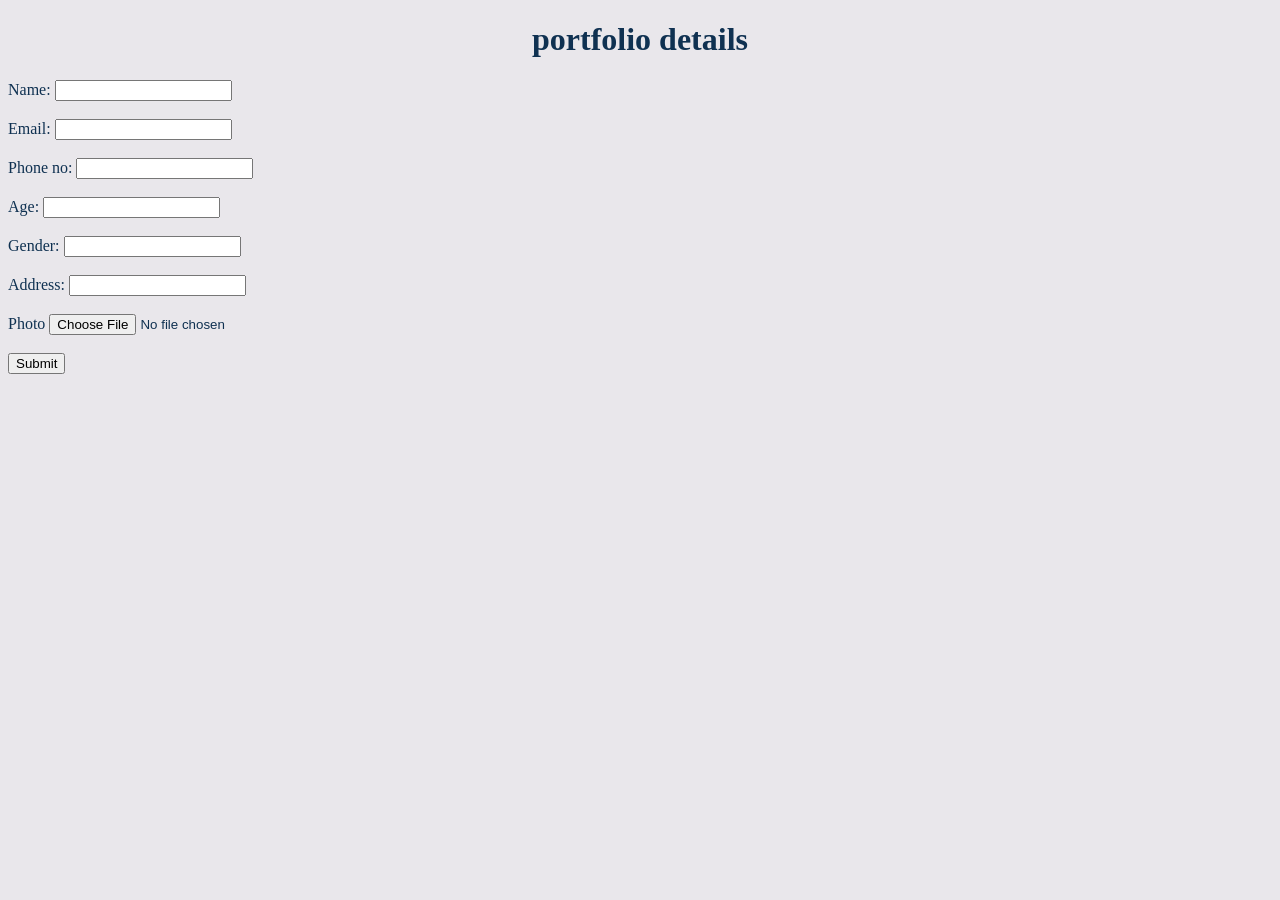
==== index.html @ 55475519 "renamed the file to index.hrtml" ====
<!DOCTYPE html>
<html lang="en">
<head>
    <meta charset="UTF-8">
    <meta name="viewport" content="width=device-width, initial-scale=1.0">
    <title>R-Charan-Portfolio</title>
    <link rel="stylesheet" href="portfolio.css">
</head>
<body>
    <h1>portfolio details</h1>
     <form id="details">
        <label>Name:</label>
        <input type="text" id="name" required>
        <br><br>
        <label>Email:</label>
        <input type="email" id="mail" required>
        <br><br>
        <label>Phone no:</label>
        <input type="number" id="phone" required>
        <br><br>
        <label>Age:</label>
        <input type="number" id="age" required>
        <br><br>
        <label>Gender:</label>
        <input type="text" id="gender" required>
        <br><br>
        <label>Address:</label>
        <input type="text" id="address" required>
        <br><br>
        <label>Photo</label>
        <input type="file" id="image" accept="image/*" required>
        <br><br>
        <button type="submit" >Submit</button>
    </form>
    <div id="output"></div>
    <script src="portfolio.js"></script>
</body>
</html>
---- portfolio.css ----
body{
    background-color: rgb(233, 231, 235);
    color: rgb(15, 49, 81);
}
h1{
    text-align: center;
    
}
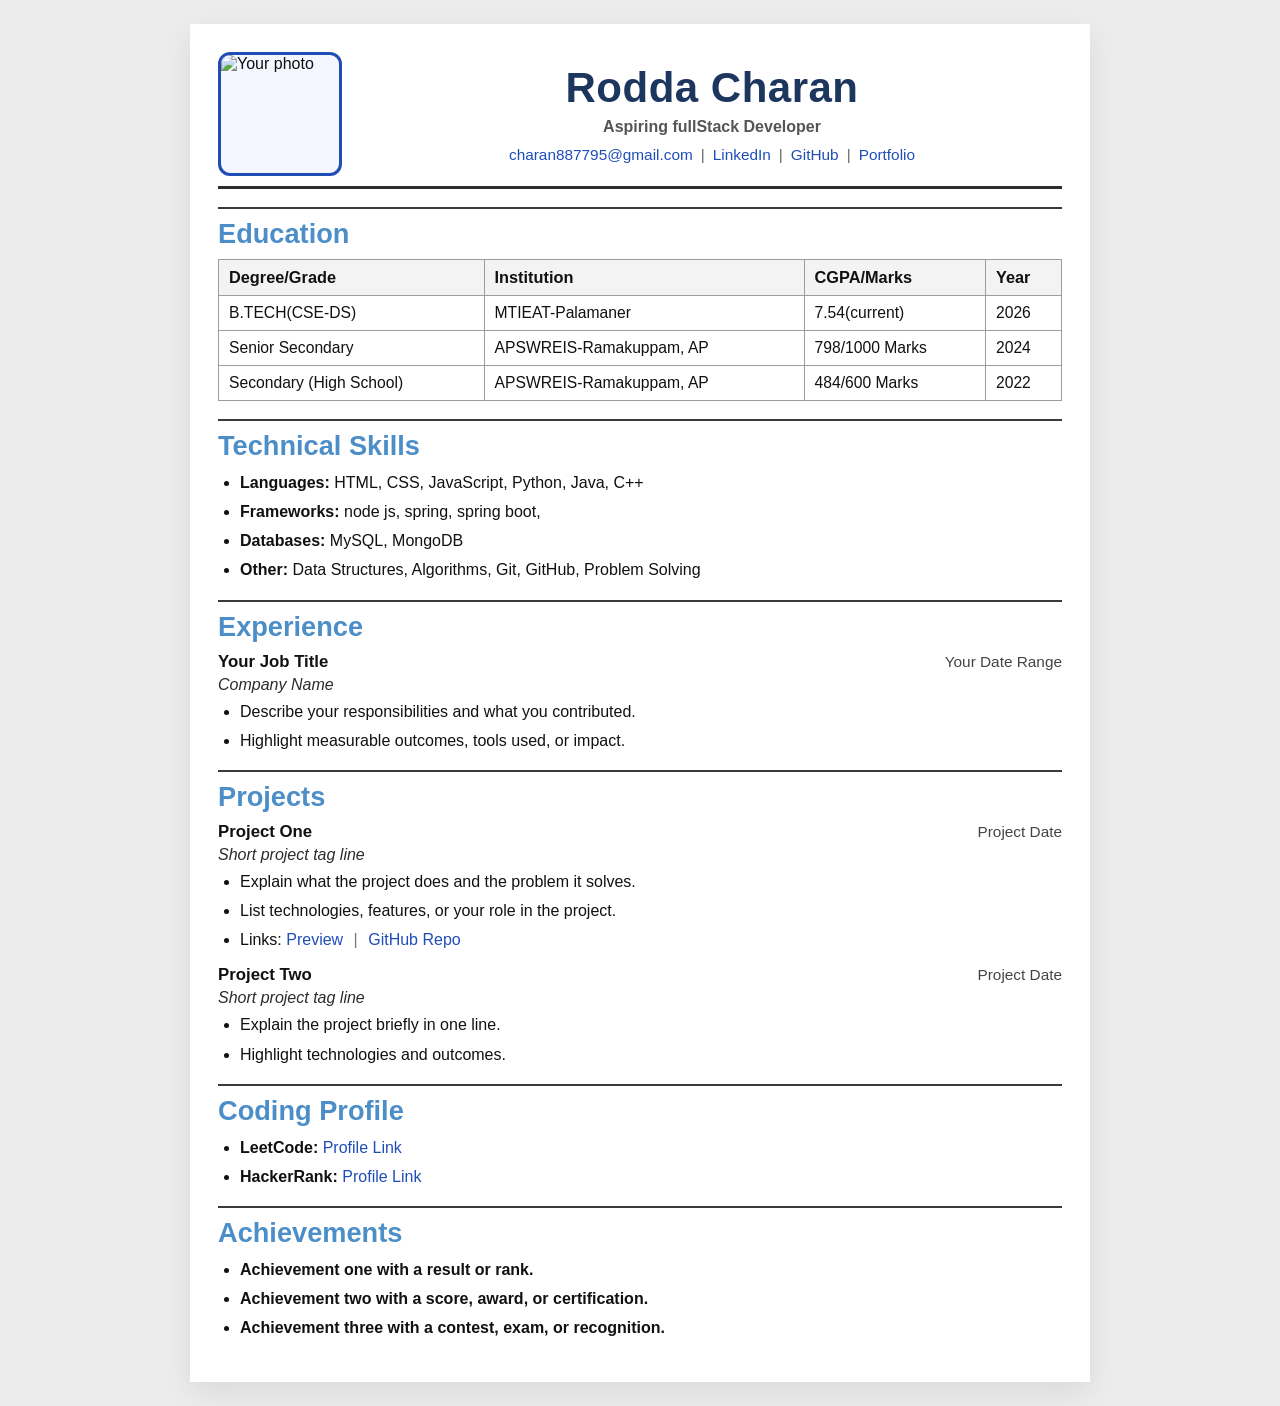
==== commit 45bab344: "Resume portfolio" ====
--- a/index.html
+++ b/index.html
@@ -1,38 +1,146 @@
 <!DOCTYPE html>
 <html lang="en">
 <head>
-    <meta charset="UTF-8">
-    <meta name="viewport" content="width=device-width, initial-scale=1.0">
-    <title>R-Charan-Portfolio</title>
-    <link rel="stylesheet" href="portfolio.css">
+	<meta charset="UTF-8" />
+	<meta name="viewport" content="width=device-width, initial-scale=1.0" />
+	<title>Resume Template</title>
+	<link rel="stylesheet" href="portfolio.css" />
 </head>
 <body>
-    <h1>portfolio details</h1>
-     <form id="details">
-        <label>Name:</label>
-        <input type="text" id="name" required>
-        <br><br>
-        <label>Email:</label>
-        <input type="email" id="mail" required>
-        <br><br>
-        <label>Phone no:</label>
-        <input type="number" id="phone" required>
-        <br><br>
-        <label>Age:</label>
-        <input type="number" id="age" required>
-        <br><br>
-        <label>Gender:</label>
-        <input type="text" id="gender" required>
-        <br><br>
-        <label>Address:</label>
-        <input type="text" id="address" required>
-        <br><br>
-        <label>Photo</label>
-        <input type="file" id="image" accept="image/*" required>
-        <br><br>
-        <button type="submit" >Submit</button>
-    </form>
-    <div id="output"></div>
-    <script src="portfolio.js"></script>
+	<main class="resume-shell">
+		<section class="resume-page">
+			<header class="resume-header">
+				<div class="photo-frame" aria-label="Profile photo placeholder">
+					<img src="c:\Users\chara\Downloads\Rodda Charan.jpeg"alt="Your photo" />
+				</div>
+
+				<div class="header-copy">
+					<h1>Rodda Charan</h1>
+					<p class="headline">Aspiring fullStack Developer</p>
+
+					<div class="contact-row">
+						<a href="mailto:your.email@example.com">charan887795@gmail.com</a>
+						<span>|</span>
+						<a href="https://www.linkedin.com/in/rodda-charan-70093b331/" target="_blank" rel="noreferrer">LinkedIn</a>
+						<span>|</span>
+						<a href="https://github.com/charan-2007-26" target="_blank" rel="noreferrer">GitHub</a>
+						<span>|</span>
+						<a href="https://yourportfolio.com" target="_blank" rel="noreferrer">Portfolio</a>
+					</div>
+				</div>
+			</header>
+
+			<section class="resume-section">
+				<h2>Education</h2>
+				<div class="table-wrap">
+					<table>
+						<thead>
+							<tr>
+								<th>Degree/Grade</th>
+								<th>Institution</th>
+								<th>CGPA/Marks</th>
+								<th>Year</th>
+							</tr>
+						</thead>
+						<tbody>
+							<tr>
+								<td>B.TECH(CSE-DS)</td>
+								<td>MTIEAT-Palamaner</td>
+								<td>7.54(current)</td>
+								<td>2026</td>
+							</tr>
+							<tr>
+								<td>Senior Secondary</td>
+								<td>APSWREIS-Ramakuppam, AP</td>
+								<td>798/1000 Marks</td>
+								<td>2024</td>
+							</tr>
+							<tr>
+								<td>Secondary (High School)</td>
+								<td>APSWREIS-Ramakuppam, AP</td>
+								<td>484/600 Marks</td>
+								<td>2022</td>
+							</tr>
+						</tbody>
+					</table>
+				</div>
+			</section>
+
+			<section class="resume-section">
+				<h2>Technical Skills</h2>
+				<ul class="bullet-list">
+					<li><strong>Languages:</strong> HTML, CSS, JavaScript, Python, Java, C++</li>
+					<li><strong>Frameworks:</strong> node js, spring, spring boot, </li>
+					<li><strong>Databases:</strong> MySQL, MongoDB</li>
+					<li><strong>Other:</strong> Data Structures, Algorithms, Git, GitHub, Problem Solving</li>
+				</ul>
+			</section>
+
+			<section class="resume-section">
+				<h2>Experience</h2>
+				<article class="entry">
+					<div class="entry-heading">
+						<h3>Your Job Title</h3>
+						<span>Your Date Range</span>
+					</div>
+					<p class="entry-subtitle">Company Name</p>
+					<ul class="detail-list">
+						<li>Describe your responsibilities and what you contributed.</li>
+						<li>Highlight measurable outcomes, tools used, or impact.</li>
+					</ul>
+				</article>
+			</section>
+
+			<section class="resume-section">
+				<h2>Projects</h2>
+				<article class="entry">
+					<div class="entry-heading">
+						<h3>Project One</h3>
+						<span>Project Date</span>
+					</div>
+					<p class="entry-subtitle">Short project tag line</p>
+					<ul class="detail-list">
+						<li>Explain what the project does and the problem it solves.</li>
+						<li>List technologies, features, or your role in the project.</li>
+						<li>
+							Links:
+							<a href="#" target="_blank" rel="noreferrer">Preview</a>
+							<span class="link-sep">|</span>
+							<a href="#" target="_blank" rel="noreferrer">GitHub Repo</a>
+						</li>
+					</ul>
+				</article>
+
+				<article class="entry">
+					<div class="entry-heading">
+						<h3>Project Two</h3>
+						<span>Project Date</span>
+					</div>
+					<p class="entry-subtitle">Short project tag line</p>
+					<ul class="detail-list">
+						<li>Explain the project briefly in one line.</li>
+						<li>Highlight technologies and outcomes.</li>
+					</ul>
+				</article>
+			</section>
+
+			<section class="resume-section">
+				<h2>Coding Profile</h2>
+				<ul class="bullet-list">
+					<li><strong>LeetCode:</strong> <a href="https://leetcode.com/u/R_CHARAN_07/">Profile Link</a></li>
+					<li><strong>HackerRank:</strong> <a href="https://www.hackerrank.com/profile/charan887795">Profile Link</a></li>
+				</ul>
+			</section>
+
+			<section class="resume-section">
+				<h2>Achievements</h2>
+				<ul class="bullet-list achievements">
+					<li>Achievement one with a result or rank.</li>
+					<li>Achievement two with a score, award, or certification.</li>
+					<li>Achievement three with a contest, exam, or recognition.</li>
+				</ul>
+			</section>
+		</section>
+	</main>
 </body>
-</html>+</html>
--- a/portfolio.css
+++ b/portfolio.css
@@ -1,8 +1,235 @@
-body{
-    background-color: rgb(233, 231, 235);
-    color: rgb(15, 49, 81);
-}
-h1{
-    text-align: center;
-    
-}+* {
+	box-sizing: border-box;
+}
+
+html, body {
+	margin: 0;
+	padding: 0;
+	background: #ececec;
+	color: #111;
+	font-family: Arial, Helvetica, sans-serif;
+}
+
+body {
+	padding: 24px 12px;
+}
+
+a {
+	color: #1f4db8;
+	text-decoration: none;
+}
+
+a:hover {
+	text-decoration: underline;
+}
+
+.resume-shell {
+	display: flex;
+	justify-content: center;
+}
+
+.resume-page {
+	width: min(100%, 900px);
+	background: #fff;
+	padding: 28px 28px 36px;
+	box-shadow: 0 10px 28px rgba(0, 0, 0, 0.08);
+}
+
+.resume-header {
+	display: flex;
+	align-items: center;
+	gap: 20px;
+	padding-bottom: 10px;
+	border-bottom: 3px solid #2e2e2e;
+}
+
+.photo-frame {
+	flex: 0 0 124px;
+	width: 124px;
+	height: 124px;
+	border: 3px solid #1f4db8;
+	border-radius: 12px;
+	overflow: hidden;
+	background: #f4f7ff;
+}
+
+.photo-frame img {
+	width: 100%;
+	height: 100%;
+	object-fit: cover;
+	display: block;
+}
+
+.header-copy {
+	flex: 1;
+	text-align: center;
+}
+
+.header-copy h1 {
+	margin: 0;
+	font-size: clamp(28px, 4vw, 42px);
+	font-weight: 800;
+	letter-spacing: 0.5px;
+	color: #1d365e;
+}
+
+.headline {
+	margin: 6px 0 10px;
+	color: #555;
+	font-size: 1rem;
+	font-weight: 600;
+}
+
+.contact-row {
+	display: flex;
+	flex-wrap: wrap;
+	justify-content: center;
+	gap: 8px;
+	font-size: 0.96rem;
+}
+
+.contact-row span {
+	color: #666;
+}
+
+.resume-section {
+	margin-top: 18px;
+	padding-top: 10px;
+	border-top: 2px solid #3b3b3b;
+}
+
+.resume-section h2 {
+	margin: 0 0 10px;
+	color: #4c8ec8;
+	font-size: 1.7rem;
+	line-height: 1.1;
+}
+
+.table-wrap {
+	overflow-x: auto;
+}
+
+table {
+	width: 100%;
+	border-collapse: collapse;
+	font-size: 0.98rem;
+}
+
+th, td {
+	border: 1px solid #9c9c9c;
+	padding: 8px 10px;
+	vertical-align: top;
+}
+
+th {
+	text-align: left;
+	background: #f3f3f3;
+	font-size: 1.02rem;
+}
+
+.bullet-list,
+.detail-list {
+	margin: 0;
+	padding-left: 22px;
+}
+
+.bullet-list li,
+.detail-list li {
+	margin: 6px 0;
+	line-height: 1.45;
+}
+
+.bullet-list li::marker,
+.detail-list li::marker {
+	color: #111;
+}
+
+.entry {
+	margin-bottom: 14px;
+}
+
+.entry-heading {
+	display: flex;
+	gap: 16px;
+	justify-content: space-between;
+	align-items: baseline;
+}
+
+.entry-heading h3 {
+	margin: 0;
+	font-size: 1.05rem;
+	font-weight: 700;
+}
+
+.entry-heading span {
+	white-space: nowrap;
+	color: #444;
+	font-size: 0.96rem;
+}
+
+.entry-subtitle {
+	margin: 4px 0 6px;
+	color: #2c2c2c;
+	font-style: italic;
+}
+
+.link-sep {
+	margin: 0 6px;
+	color: #777;
+}
+
+.achievements li {
+	font-weight: 600;
+}
+
+.achievements li strong {
+	font-weight: 800;
+}
+
+@media (max-width: 720px) {
+	body {
+		padding: 10px;
+	}
+
+	.resume-page {
+		padding: 18px 14px 24px;
+	}
+
+	.resume-header {
+		flex-direction: column;
+		text-align: center;
+	}
+
+	.photo-frame {
+		width: 110px;
+		height: 110px;
+	}
+
+	.entry-heading {
+		flex-direction: column;
+		align-items: flex-start;
+		gap: 4px;
+	}
+
+	.resume-section h2 {
+		font-size: 1.4rem;
+	}
+}
+
+@media print {
+	body {
+		background: #fff;
+		padding: 0;
+	}
+
+	.resume-page {
+		width: 100%;
+		box-shadow: none;
+		padding: 18px;
+	}
+
+	a {
+		color: #111;
+		text-decoration: none;
+	}
+}
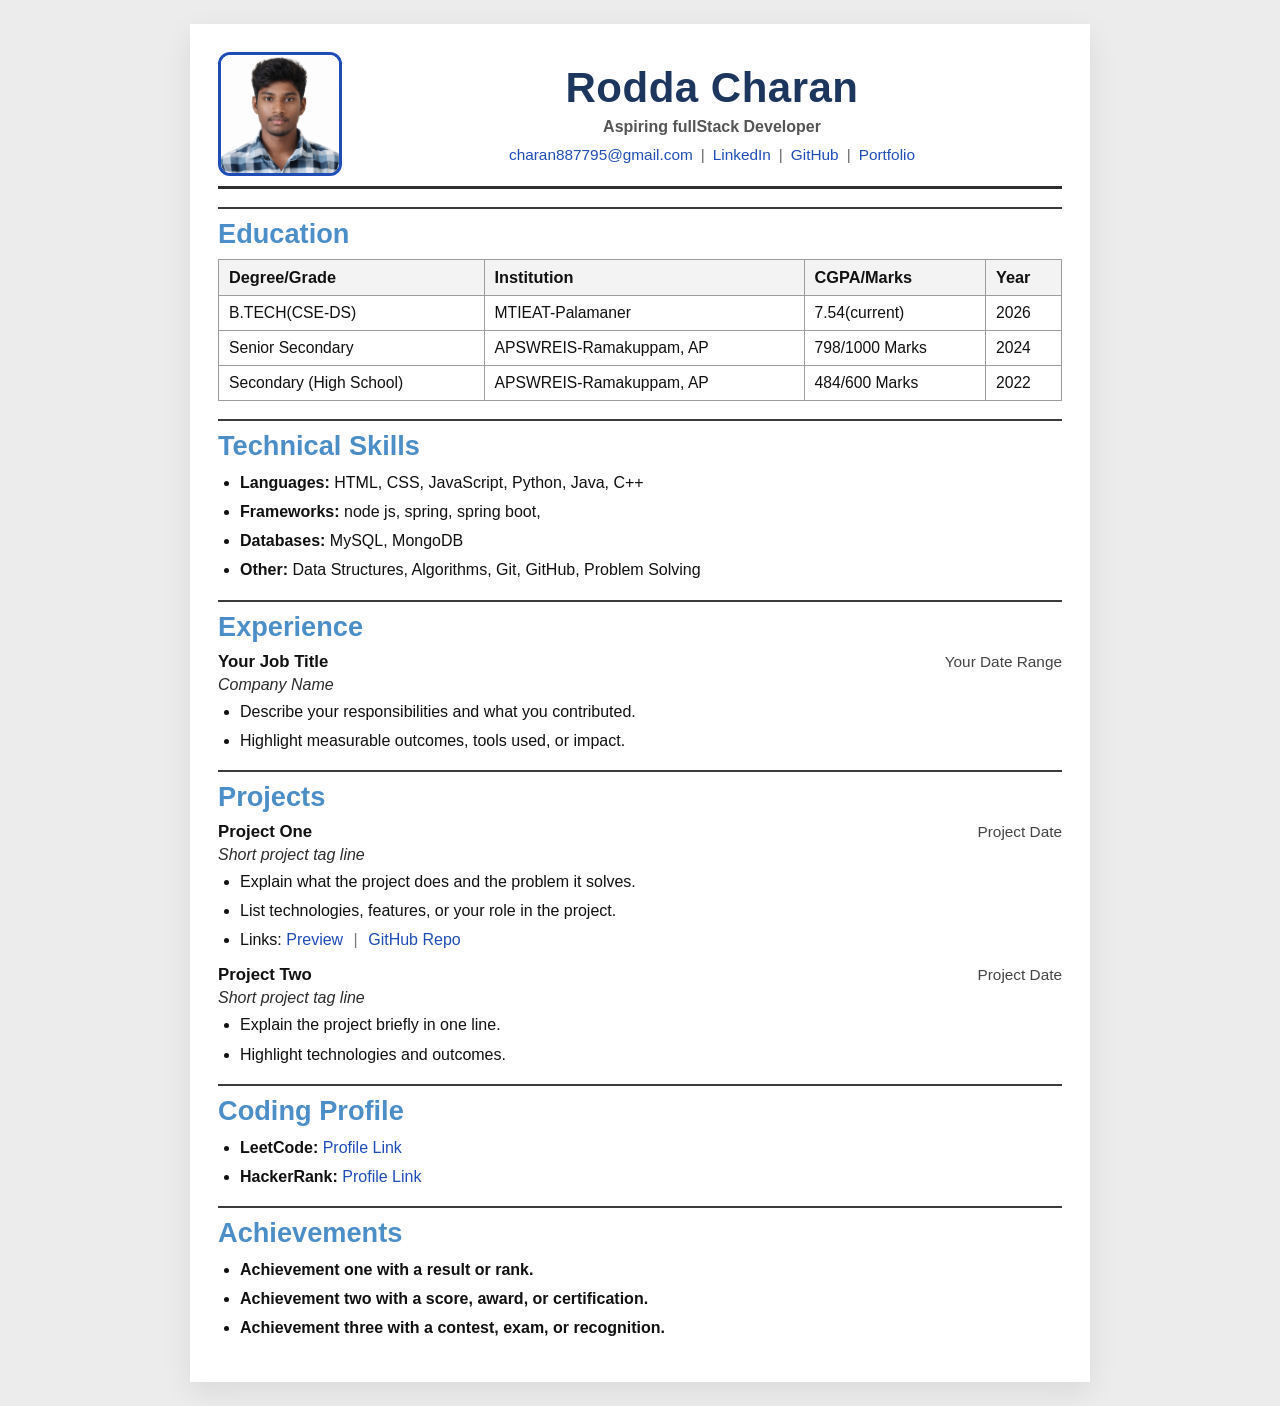
==== commit 3cb223de: "photo updated" ====
--- a/index.html
+++ b/index.html
@@ -11,7 +11,7 @@
 		<section class="resume-page">
 			<header class="resume-header">
 				<div class="photo-frame" aria-label="Profile photo placeholder">
-					<img src="c:\Users\chara\Downloads\Rodda Charan.jpeg"alt="Your photo" />
+					<img src="R.Charan.jpeg" alt="Your photo" />
 				</div>
 
 				<div class="header-copy">
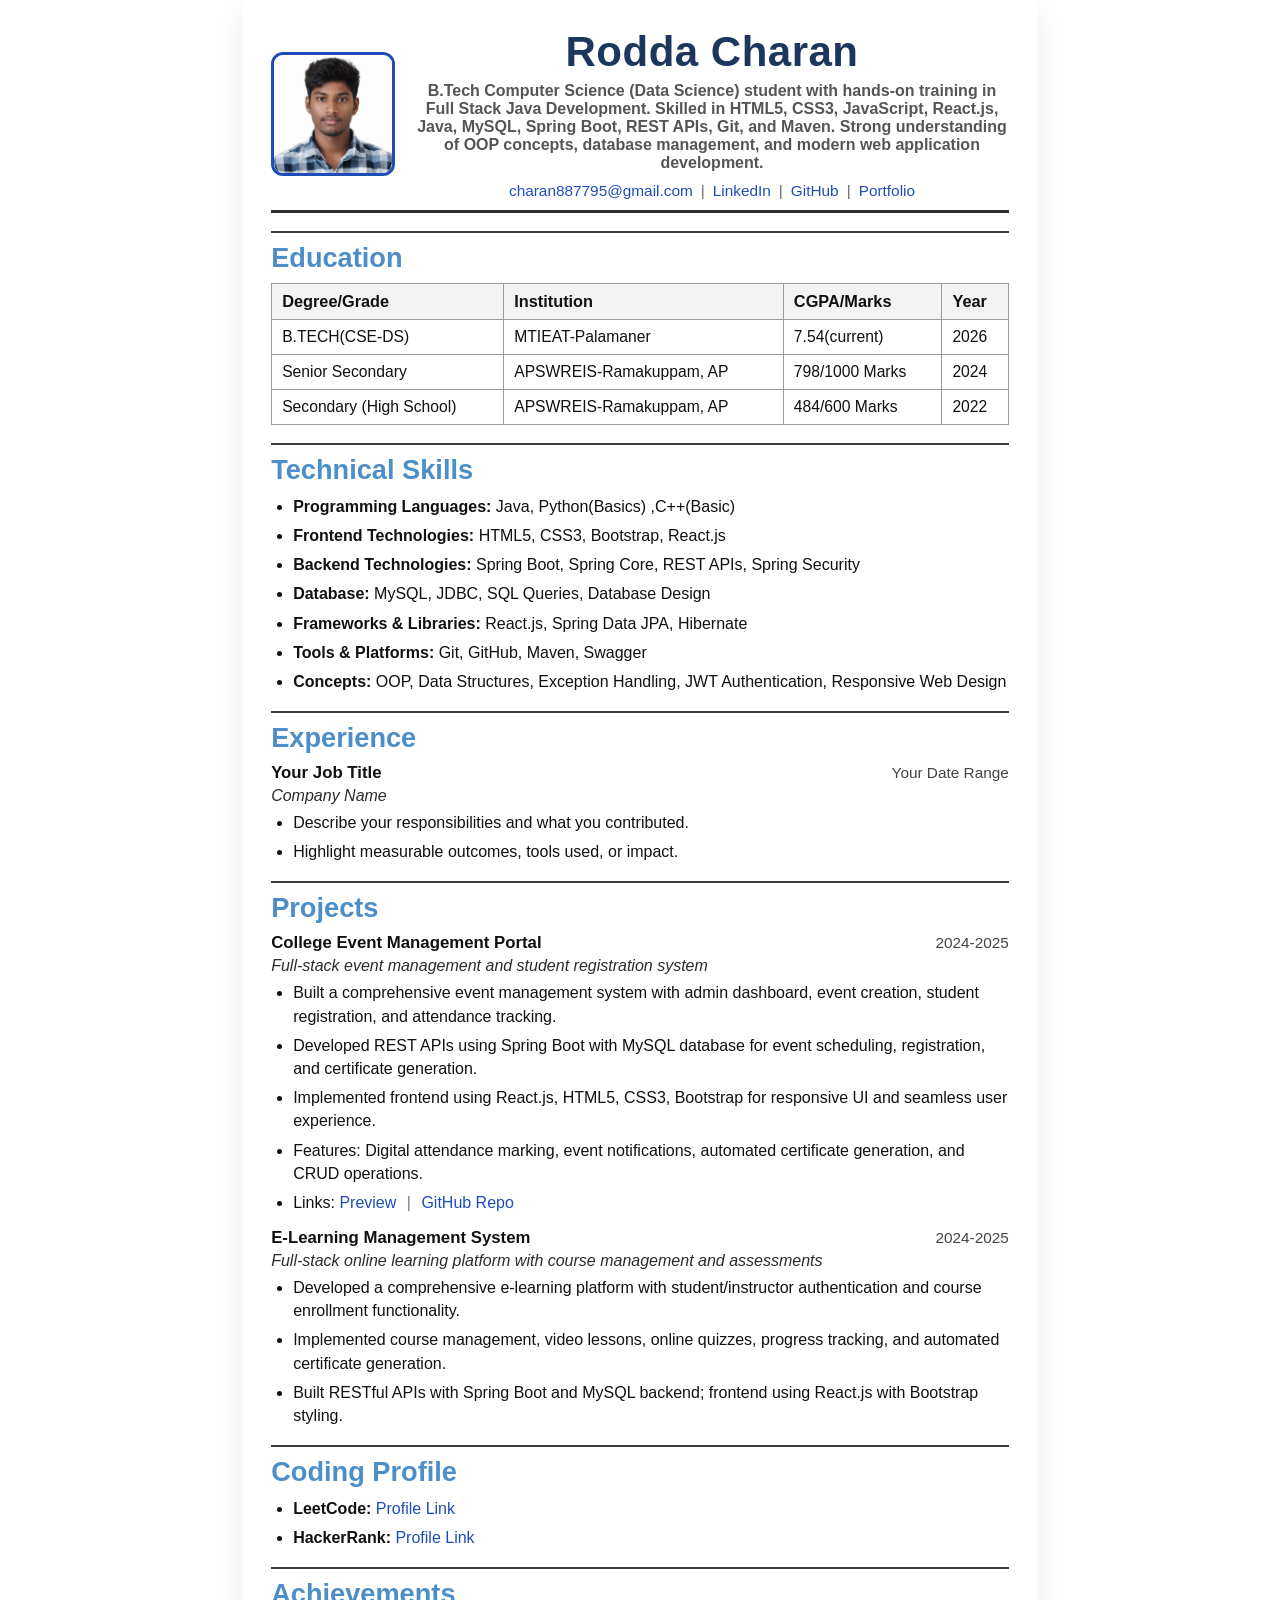
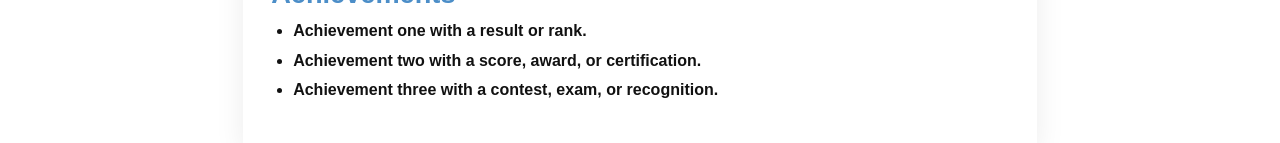
==== commit 37ae56b8: "Added projects to the portfolio" ====
--- a/index.html
+++ b/index.html
@@ -5,6 +5,42 @@
 	<meta name="viewport" content="width=device-width, initial-scale=1.0" />
 	<title>Resume Template</title>
 	<link rel="stylesheet" href="portfolio.css" />
+	<style>
+		@page {
+			size: A4 portrait;
+			margin: 10mm;
+		}
+
+		html,
+		body {
+			width: 210mm;
+			min-height: 297mm;
+			margin: 0 auto;
+			padding: 0;
+			background: #fff;
+		}
+
+		.resume-shell,
+		.resume-page {
+			width: 100%;
+			min-height: 297mm;
+			box-sizing: border-box;
+		}
+
+		@media print {
+			html,
+			body {
+				width: 210mm;
+				height: 297mm;
+			}
+			.resume-shell,
+			.resume-page {
+				page-break-after: avoid;
+				page-break-before: avoid;
+				page-break-inside: avoid;
+			}
+		}
+	</style>
 </head>
 <body>
 	<main class="resume-shell">
@@ -16,7 +52,7 @@
 
 				<div class="header-copy">
 					<h1>Rodda Charan</h1>
-					<p class="headline">Aspiring fullStack Developer</p>
+					<p class="headline">B.Tech Computer Science (Data Science) student with hands-on training in Full Stack Java Development. Skilled in HTML5, CSS3, JavaScript, React.js, Java, MySQL, Spring Boot, REST APIs, Git, and Maven. Strong understanding of OOP concepts, database management, and modern web application development.</p>
 
 					<div class="contact-row">
 						<a href="mailto:your.email@example.com">charan887795@gmail.com</a>
@@ -69,10 +105,13 @@
 			<section class="resume-section">
 				<h2>Technical Skills</h2>
 				<ul class="bullet-list">
-					<li><strong>Languages:</strong> HTML, CSS, JavaScript, Python, Java, C++</li>
-					<li><strong>Frameworks:</strong> node js, spring, spring boot, </li>
-					<li><strong>Databases:</strong> MySQL, MongoDB</li>
-					<li><strong>Other:</strong> Data Structures, Algorithms, Git, GitHub, Problem Solving</li>
+					<li><strong>Programming Languages:</strong> Java, Python(Basics) ,C++(Basic)</li>
+					<li><strong>Frontend Technologies:</strong> HTML5, CSS3, Bootstrap, React.js</li>
+					<li><strong>Backend Technologies:</strong> Spring Boot, Spring Core, REST APIs, Spring Security</li>
+					<li><strong>Database:</strong> MySQL, JDBC, SQL Queries, Database Design</li>
+					<li><strong>Frameworks &amp; Libraries:</strong> React.js, Spring Data JPA, Hibernate</li>
+					<li><strong>Tools &amp; Platforms:</strong> Git, GitHub, Maven, Swagger</li>
+					<li><strong>Concepts:</strong> OOP, Data Structures, Exception Handling, JWT Authentication, Responsive Web Design</li>
 				</ul>
 			</section>
 
@@ -95,13 +134,15 @@
 				<h2>Projects</h2>
 				<article class="entry">
 					<div class="entry-heading">
-						<h3>Project One</h3>
-						<span>Project Date</span>
+						<h3>College Event Management Portal</h3>
+						<span>2024-2025</span>
 					</div>
-					<p class="entry-subtitle">Short project tag line</p>
+					<p class="entry-subtitle">Full-stack event management and student registration system</p>
 					<ul class="detail-list">
-						<li>Explain what the project does and the problem it solves.</li>
-						<li>List technologies, features, or your role in the project.</li>
+						<li>Built a comprehensive event management system with admin dashboard, event creation, student registration, and attendance tracking.</li>
+						<li>Developed REST APIs using Spring Boot with MySQL database for event scheduling, registration, and certificate generation.</li>
+						<li>Implemented frontend using React.js, HTML5, CSS3, Bootstrap for responsive UI and seamless user experience.</li>
+						<li>Features: Digital attendance marking, event notifications, automated certificate generation, and CRUD operations.</li>
 						<li>
 							Links:
 							<a href="#" target="_blank" rel="noreferrer">Preview</a>
@@ -113,13 +154,14 @@
 
 				<article class="entry">
 					<div class="entry-heading">
-						<h3>Project Two</h3>
-						<span>Project Date</span>
+						<h3>E-Learning Management System</h3>
+						<span>2024-2025</span>
 					</div>
-					<p class="entry-subtitle">Short project tag line</p>
+					<p class="entry-subtitle">Full-stack online learning platform with course management and assessments</p>
 					<ul class="detail-list">
-						<li>Explain the project briefly in one line.</li>
-						<li>Highlight technologies and outcomes.</li>
+						<li>Developed a comprehensive e-learning platform with student/instructor authentication and course enrollment functionality.</li>
+						<li>Implemented course management, video lessons, online quizzes, progress tracking, and automated certificate generation.</li>
+						<li>Built RESTful APIs with Spring Boot and MySQL backend; frontend using React.js with Bootstrap styling.</li>
 					</ul>
 				</article>
 			</section>
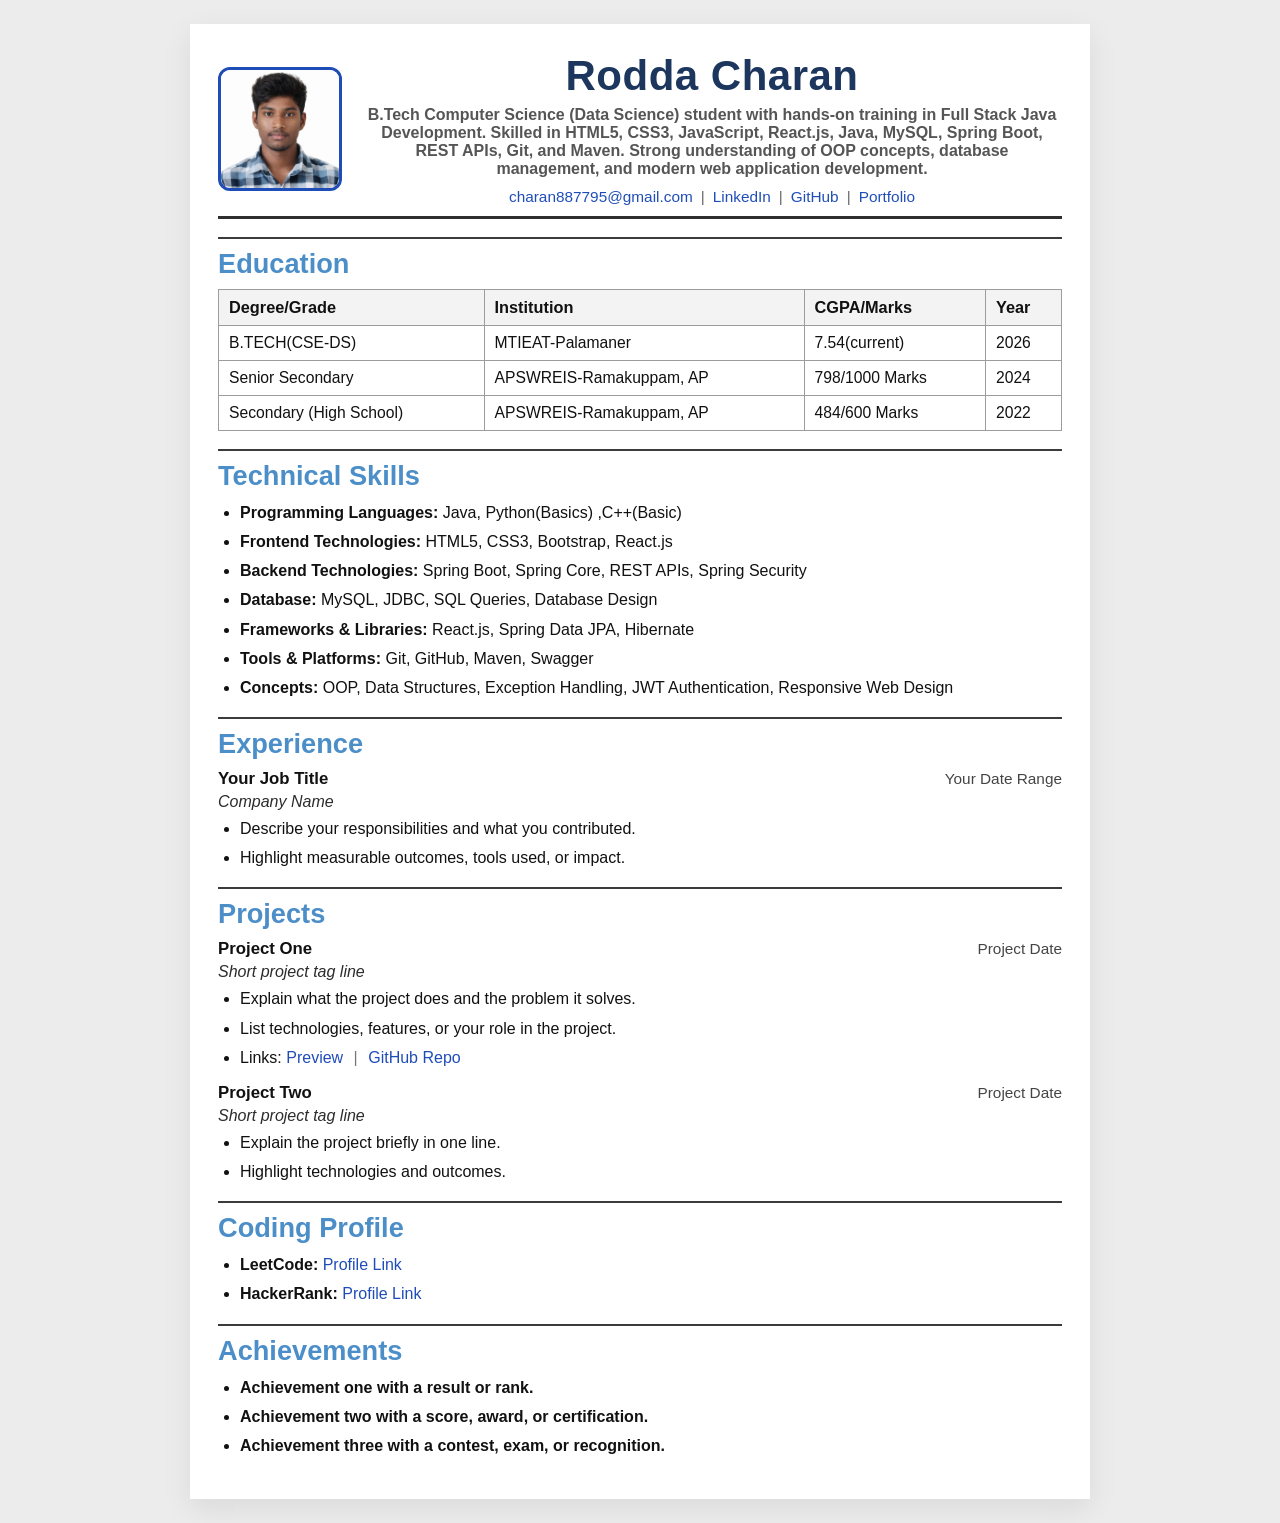
==== commit 4cd081bc: "details changed" ====
--- a/index.html
+++ b/index.html
@@ -5,42 +5,6 @@
 	<meta name="viewport" content="width=device-width, initial-scale=1.0" />
 	<title>Resume Template</title>
 	<link rel="stylesheet" href="portfolio.css" />
-	<style>
-		@page {
-			size: A4 portrait;
-			margin: 10mm;
-		}
-
-		html,
-		body {
-			width: 210mm;
-			min-height: 297mm;
-			margin: 0 auto;
-			padding: 0;
-			background: #fff;
-		}
-
-		.resume-shell,
-		.resume-page {
-			width: 100%;
-			min-height: 297mm;
-			box-sizing: border-box;
-		}
-
-		@media print {
-			html,
-			body {
-				width: 210mm;
-				height: 297mm;
-			}
-			.resume-shell,
-			.resume-page {
-				page-break-after: avoid;
-				page-break-before: avoid;
-				page-break-inside: avoid;
-			}
-		}
-	</style>
 </head>
 <body>
 	<main class="resume-shell">
@@ -55,7 +19,7 @@
 					<p class="headline">B.Tech Computer Science (Data Science) student with hands-on training in Full Stack Java Development. Skilled in HTML5, CSS3, JavaScript, React.js, Java, MySQL, Spring Boot, REST APIs, Git, and Maven. Strong understanding of OOP concepts, database management, and modern web application development.</p>
 
 					<div class="contact-row">
-						<a href="mailto:your.email@example.com">charan887795@gmail.com</a>
+						<a href="https://mail.google.com/mail/u/0/?tab=rm&ogbl#inbox">charan887795@gmail.com</a>
 						<span>|</span>
 						<a href="https://www.linkedin.com/in/rodda-charan-70093b331/" target="_blank" rel="noreferrer">LinkedIn</a>
 						<span>|</span>
@@ -134,15 +98,13 @@
 				<h2>Projects</h2>
 				<article class="entry">
 					<div class="entry-heading">
-						<h3>College Event Management Portal</h3>
-						<span>2024-2025</span>
+						<h3>Project One</h3>
+						<span>Project Date</span>
 					</div>
-					<p class="entry-subtitle">Full-stack event management and student registration system</p>
+					<p class="entry-subtitle">Short project tag line</p>
 					<ul class="detail-list">
-						<li>Built a comprehensive event management system with admin dashboard, event creation, student registration, and attendance tracking.</li>
-						<li>Developed REST APIs using Spring Boot with MySQL database for event scheduling, registration, and certificate generation.</li>
-						<li>Implemented frontend using React.js, HTML5, CSS3, Bootstrap for responsive UI and seamless user experience.</li>
-						<li>Features: Digital attendance marking, event notifications, automated certificate generation, and CRUD operations.</li>
+						<li>Explain what the project does and the problem it solves.</li>
+						<li>List technologies, features, or your role in the project.</li>
 						<li>
 							Links:
 							<a href="#" target="_blank" rel="noreferrer">Preview</a>
@@ -154,14 +116,13 @@
 
 				<article class="entry">
 					<div class="entry-heading">
-						<h3>E-Learning Management System</h3>
-						<span>2024-2025</span>
+						<h3>Project Two</h3>
+						<span>Project Date</span>
 					</div>
-					<p class="entry-subtitle">Full-stack online learning platform with course management and assessments</p>
+					<p class="entry-subtitle">Short project tag line</p>
 					<ul class="detail-list">
-						<li>Developed a comprehensive e-learning platform with student/instructor authentication and course enrollment functionality.</li>
-						<li>Implemented course management, video lessons, online quizzes, progress tracking, and automated certificate generation.</li>
-						<li>Built RESTful APIs with Spring Boot and MySQL backend; frontend using React.js with Bootstrap styling.</li>
+						<li>Explain the project briefly in one line.</li>
+						<li>Highlight technologies and outcomes.</li>
 					</ul>
 				</article>
 			</section>
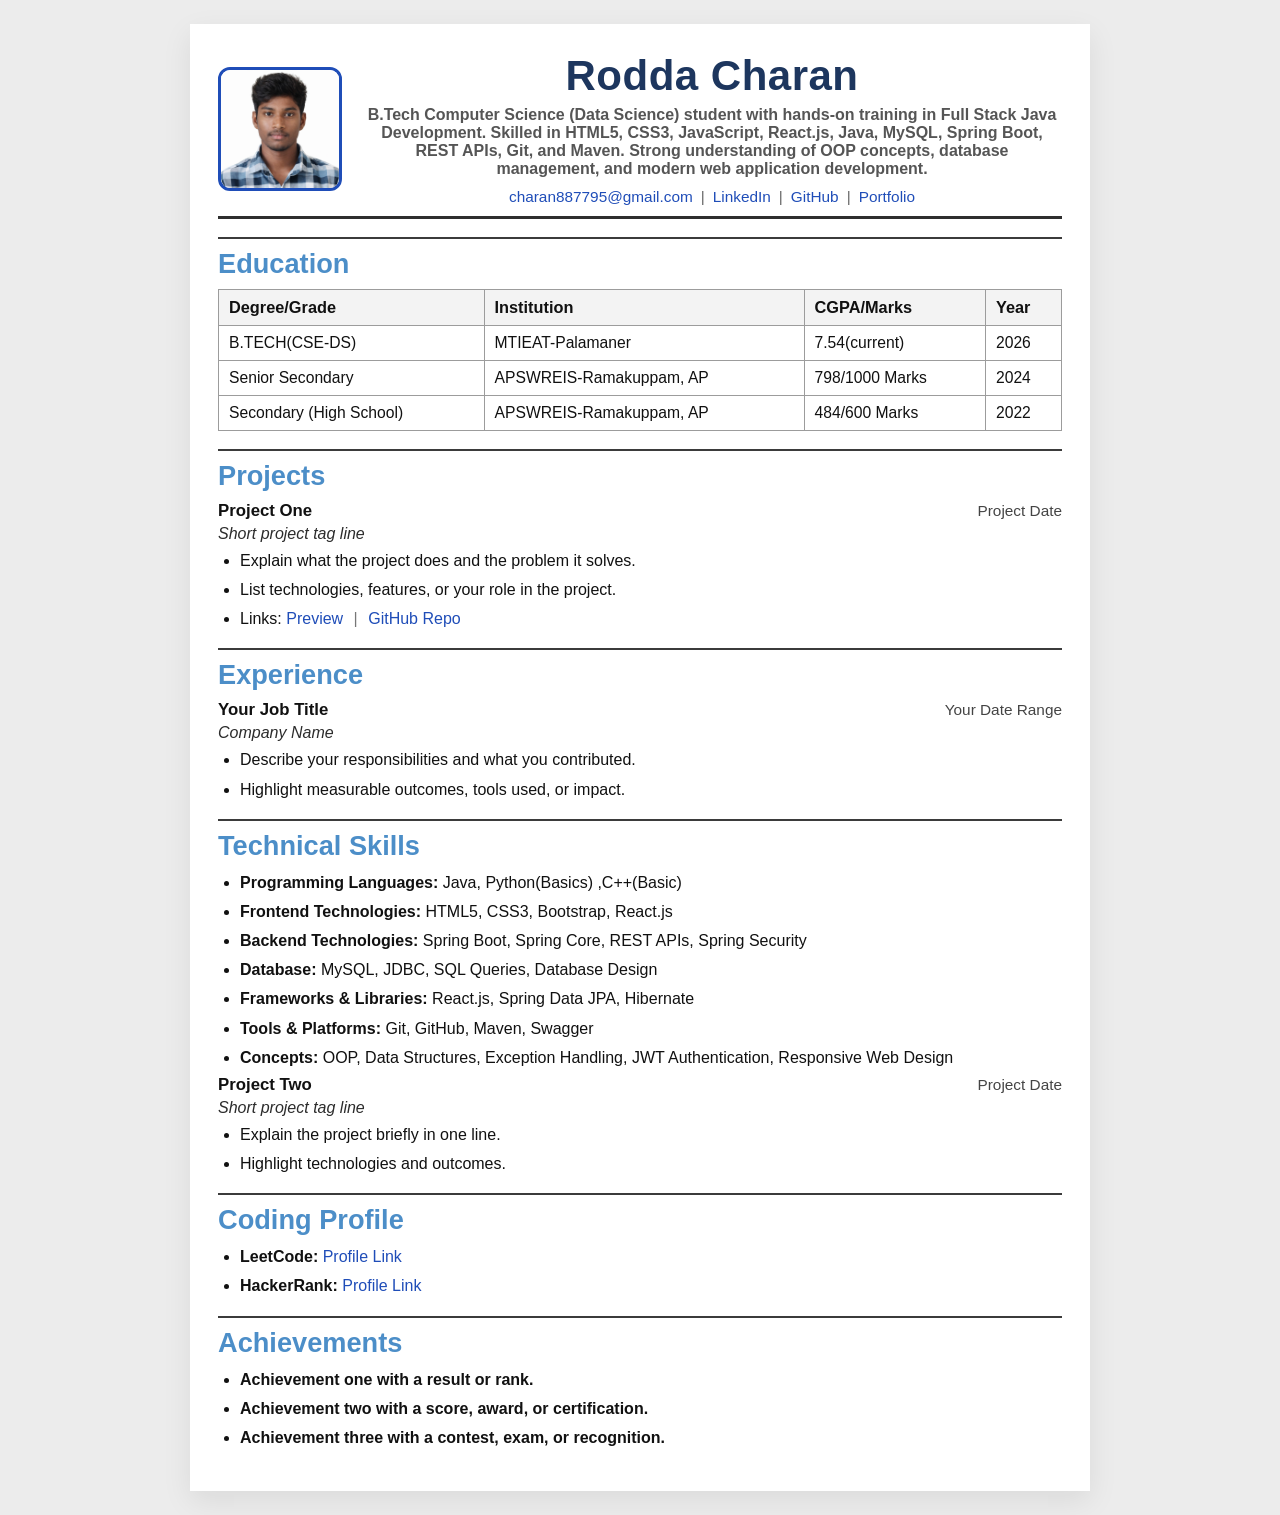
==== commit f0f06f4d: "New format Added" ====
--- a/index.html
+++ b/index.html
@@ -3,7 +3,7 @@
 <head>
 	<meta charset="UTF-8" />
 	<meta name="viewport" content="width=device-width, initial-scale=1.0" />
-	<title>Resume Template</title>
+	<title>Rodda.Charan-Resume</title>
 	<link rel="stylesheet" href="portfolio.css" />
 </head>
 <body>
@@ -66,33 +66,6 @@
 				</div>
 			</section>
 
-			<section class="resume-section">
-				<h2>Technical Skills</h2>
-				<ul class="bullet-list">
-					<li><strong>Programming Languages:</strong> Java, Python(Basics) ,C++(Basic)</li>
-					<li><strong>Frontend Technologies:</strong> HTML5, CSS3, Bootstrap, React.js</li>
-					<li><strong>Backend Technologies:</strong> Spring Boot, Spring Core, REST APIs, Spring Security</li>
-					<li><strong>Database:</strong> MySQL, JDBC, SQL Queries, Database Design</li>
-					<li><strong>Frameworks &amp; Libraries:</strong> React.js, Spring Data JPA, Hibernate</li>
-					<li><strong>Tools &amp; Platforms:</strong> Git, GitHub, Maven, Swagger</li>
-					<li><strong>Concepts:</strong> OOP, Data Structures, Exception Handling, JWT Authentication, Responsive Web Design</li>
-				</ul>
-			</section>
-
-			<section class="resume-section">
-				<h2>Experience</h2>
-				<article class="entry">
-					<div class="entry-heading">
-						<h3>Your Job Title</h3>
-						<span>Your Date Range</span>
-					</div>
-					<p class="entry-subtitle">Company Name</p>
-					<ul class="detail-list">
-						<li>Describe your responsibilities and what you contributed.</li>
-						<li>Highlight measurable outcomes, tools used, or impact.</li>
-					</ul>
-				</article>
-			</section>
 
 			<section class="resume-section">
 				<h2>Projects</h2>
@@ -113,6 +86,34 @@
 						</li>
 					</ul>
 				</article>
+
+				<section class="resume-section">
+				<h2>Experience</h2>
+				<article class="entry">
+					<div class="entry-heading">
+						<h3>Your Job Title</h3>
+						<span>Your Date Range</span>
+					</div>
+					<p class="entry-subtitle">Company Name</p>
+					<ul class="detail-list">
+						<li>Describe your responsibilities and what you contributed.</li>
+						<li>Highlight measurable outcomes, tools used, or impact.</li>
+					</ul>
+				</article>
+			</section>
+
+					<section class="resume-section">
+				<h2>Technical Skills</h2>
+				<ul class="bullet-list">
+					<li><strong>Programming Languages:</strong> Java, Python(Basics) ,C++(Basic)</li>
+					<li><strong>Frontend Technologies:</strong> HTML5, CSS3, Bootstrap, React.js</li>
+					<li><strong>Backend Technologies:</strong> Spring Boot, Spring Core, REST APIs, Spring Security</li>
+					<li><strong>Database:</strong> MySQL, JDBC, SQL Queries, Database Design</li>
+					<li><strong>Frameworks &amp; Libraries:</strong> React.js, Spring Data JPA, Hibernate</li>
+					<li><strong>Tools &amp; Platforms:</strong> Git, GitHub, Maven, Swagger</li>
+					<li><strong>Concepts:</strong> OOP, Data Structures, Exception Handling, JWT Authentication, Responsive Web Design</li>
+				</ul>
+			</section>
 
 				<article class="entry">
 					<div class="entry-heading">
